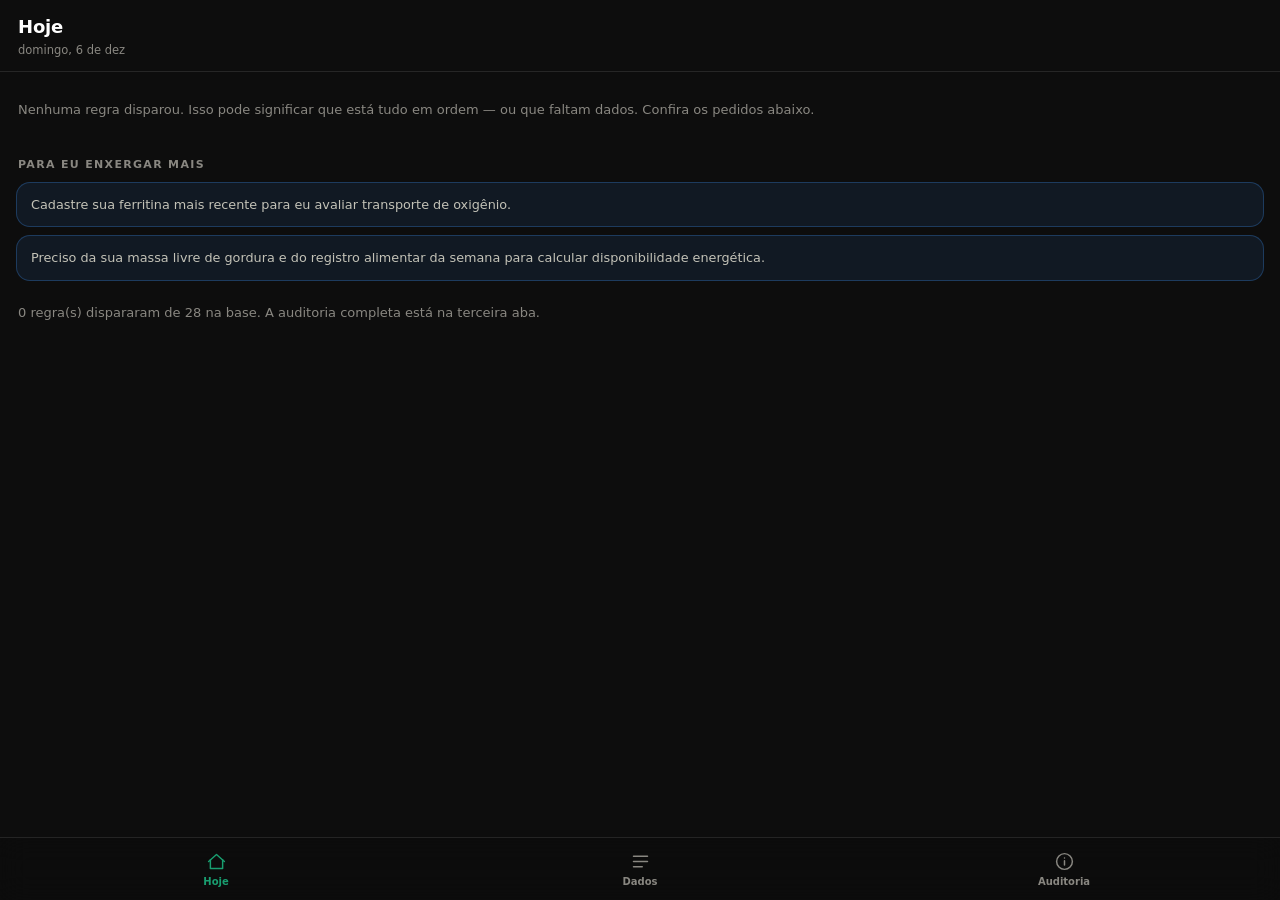
==== app/index.html @ 2cf6e443 "Estrutura inicial: PWA local-first + motor de regras App instalável (PWA) com camada de julgamento d" ====
<!DOCTYPE html>
<html lang="pt-BR">
<head>
<meta charset="utf-8">
<meta name="viewport" content="width=device-width, initial-scale=1, viewport-fit=cover">
<title>ATLETA</title>

<link rel="manifest" href="manifest.webmanifest">
<meta name="theme-color" content="#0d0d0d">
<meta name="description" content="Combustível, micronutrientes e eixo intestino-cérebro traduzidos em consequência de treino.">

<!-- iOS não lê tudo do manifest; precisa destas -->
<meta name="mobile-web-app-capable" content="yes">
<meta name="apple-mobile-web-app-capable" content="yes">
<meta name="apple-mobile-web-app-status-bar-style" content="black-translucent">
<meta name="apple-mobile-web-app-title" content="ATLETA">
<link rel="apple-touch-icon" href="icones/apple-touch-icon.png">
<link rel="icon" href="icones/favicon-32.png" sizes="32x32">

<style>
  :root{
    color-scheme:dark;
    --plane:#0d0d0d; --surface:#1a1a19; --surface-2:#222220; --surface-3:#2a2a27;
    --ink:#fff; --ink-2:#c3c2b7; --muted:#898781; --border:rgba(255,255,255,.10);
    --good:#0ca30c; --warning:#fab219; --serious:#ec835a; --critical:#d03b3b;
    --s1:#3987e5; --brand:#199e70;
    --font:system-ui,-apple-system,"Segoe UI",Roboto,sans-serif;
    --topo:env(safe-area-inset-top);
    --base:env(safe-area-inset-bottom);
  }
  *{box-sizing:border-box;-webkit-tap-highlight-color:transparent}
  html,body{margin:0;padding:0;height:100%;overscroll-behavior-y:none}
  body{
    background:var(--plane);color:var(--ink);font-family:var(--font);line-height:1.45;
    display:flex;flex-direction:column;
  }

  header{
    padding:calc(14px + var(--topo)) 18px 12px;flex:none;
    display:flex;align-items:flex-start;justify-content:space-between;gap:12px;
    border-bottom:1px solid var(--border);
  }
  header h1{margin:0;font-size:18px;font-weight:650;letter-spacing:-.01em}
  header .sub{color:var(--muted);font-size:11.5px;margin-top:2px}
  #instalar{
    display:none;flex:none;font-family:inherit;font-size:11.5px;font-weight:640;cursor:pointer;
    background:rgba(25,158,112,.14);border:1px solid rgba(25,158,112,.45);color:var(--brand);
    border-radius:999px;padding:7px 13px;
  }

  main{flex:1;overflow-y:auto;padding:14px 16px calc(84px + var(--base));-webkit-overflow-scrolling:touch}
  .aba{display:none} .aba.on{display:block}

  .sec{font-size:11px;letter-spacing:.12em;text-transform:uppercase;color:var(--muted);
       font-weight:650;margin:22px 2px 9px}
  .sec:first-child{margin-top:2px}

  .card{background:var(--surface);border:1px solid var(--border);border-radius:16px;padding:15px;
        margin-bottom:10px;border-left-width:3px;border-left-style:solid}
  .card.critico{border-left-color:var(--critical)}
  .card.serio{border-left-color:var(--serious)}
  .card.atencao{border-left-color:var(--warning)}
  .card.info{border-left-color:var(--s1)}
  .card.bom{border-left-color:var(--good)}
  .card h3{margin:0 0 10px;font-size:15px;font-weight:645;line-height:1.35}
  .fld{margin:0 0 10px;font-size:13px;color:var(--ink-2);line-height:1.6}
  .fld:last-of-type{margin-bottom:0}
  .fld em{font-style:normal;display:block;font-size:10px;letter-spacing:.09em;text-transform:uppercase;
          color:var(--muted);font-weight:650;margin-bottom:3px}
  .src{font-size:10.5px;color:var(--muted);margin-top:11px;padding-top:10px;
       border-top:1px solid var(--border);line-height:1.5}

  .liso{background:var(--surface);border:1px solid var(--border);border-radius:16px;padding:15px;margin-bottom:10px}
  .vazio{color:var(--muted);font-size:13px;line-height:1.6;padding:14px 2px}

  .pedido{background:rgba(57,135,229,.10);border:1px solid rgba(57,135,229,.30);border-radius:14px;
          padding:12px 14px;margin-bottom:8px;font-size:12.8px;color:var(--ink-2);line-height:1.55}
  .pedido b{color:var(--ink);font-weight:600}

  /* ---- formulário ---- */
  .grupo{background:var(--surface);border:1px solid var(--border);border-radius:16px;padding:6px 14px;margin-bottom:10px}
  .campo{display:flex;align-items:center;gap:10px;padding:11px 0;border-bottom:1px solid var(--border)}
  .campo:last-child{border-bottom:0}
  .campo .rot{flex:1;min-width:0;font-size:13px}
  .campo .rot small{display:block;color:var(--muted);font-size:10.5px;margin-top:1px}
  .campo input,.campo select{
    background:var(--surface-2);border:1px solid var(--border);color:var(--ink);
    border-radius:9px;padding:8px 9px;font-family:inherit;font-size:13px;
    width:92px;text-align:right;font-variant-numeric:tabular-nums;
  }
  .campo input[type=date]{width:132px;font-size:12px;text-align:left}
  .campo select{width:auto;min-width:112px;text-align:left}
  .campo input:focus,.campo select:focus{outline:none;border-color:rgba(25,158,112,.55)}
  .campo .dupla{display:flex;gap:6px;align-items:center}

  .btn{
    font-family:inherit;font-size:13px;font-weight:640;border-radius:12px;padding:12px 16px;cursor:pointer;
    background:var(--surface);border:1px solid var(--border);color:var(--ink-2);width:100%;margin-bottom:8px;
  }
  .btn:active{background:var(--surface-2)}
  .btn.brand{background:linear-gradient(150deg,#199e70,#12775a);border-color:rgba(25,158,112,.45);color:#fff}
  .btn.perigo{color:var(--critical);border-color:rgba(208,59,59,.35)}
  .linha2{display:grid;grid-template-columns:1fr 1fr;gap:8px}
  .linha2 .btn{margin-bottom:0}

  .aviso{border:1px dashed var(--border);border-radius:14px;padding:14px;font-size:12px;
         color:var(--muted);line-height:1.6}
  .aviso b{color:var(--ink-2)}

  .row{background:var(--surface);border:1px solid var(--border);border-radius:11px;padding:9px 12px;
       margin-bottom:6px;display:flex;gap:10px;align-items:baseline;font-size:12px}
  .row code{font-family:ui-monospace,Consolas,monospace;font-size:11px}
  .row .why{color:var(--muted);font-size:11px;margin-left:auto;text-align:right}

  nav{
    position:fixed;left:0;right:0;bottom:0;display:grid;grid-template-columns:repeat(3,1fr);
    background:rgba(13,13,13,.92);backdrop-filter:blur(14px);border-top:1px solid var(--border);
    padding:8px 4px calc(8px + var(--base));z-index:10;
  }
  nav button{
    background:none;border:0;color:var(--muted);font-family:inherit;cursor:pointer;
    display:flex;flex-direction:column;align-items:center;gap:4px;padding:5px 2px;
    font-size:10px;font-weight:650;
  }
  nav button svg{width:21px;height:21px;fill:none;stroke:currentColor;stroke-width:1.7;
                 stroke-linecap:round;stroke-linejoin:round}
  nav button.on{color:var(--brand)}

  .toast{
    position:fixed;left:50%;transform:translateX(-50%);bottom:calc(90px + var(--base));
    background:var(--surface-3);border:1px solid var(--border);border-radius:11px;
    padding:10px 15px;font-size:12.5px;color:var(--ink);z-index:20;
    opacity:0;pointer-events:none;transition:opacity .2s;box-shadow:0 8px 24px rgba(0,0,0,.5);
  }
  .toast.on{opacity:1}
</style>
</head>
<body>

<header>
  <div>
    <h1 id="titulo">Hoje</h1>
    <div class="sub" id="subtitulo">—</div>
  </div>
  <button id="instalar">Instalar</button>
</header>

<main>
  <section class="aba on" id="a-hoje"></section>
  <section class="aba" id="a-dados"></section>
  <section class="aba" id="a-sobre"></section>
</main>

<nav>
  <button class="on" data-aba="a-hoje" data-titulo="Hoje">
    <svg viewBox="0 0 24 24"><path d="M3 12l9-8 9 8"/><path d="M5 10v10h14V10"/></svg>Hoje
  </button>
  <button data-aba="a-dados" data-titulo="Meus dados">
    <svg viewBox="0 0 24 24"><path d="M4 6h16M4 12h16M4 18h10"/></svg>Dados
  </button>
  <button data-aba="a-sobre" data-titulo="Auditoria">
    <svg viewBox="0 0 24 24"><circle cx="12" cy="12" r="9"/><path d="M12 11v5M12 8h.01"/></svg>Auditoria
  </button>
</nav>

<div class="toast" id="toast"></div>

<script src="js/motor-regras.js"></script>
<script src="js/base-regras.js"></script>
<script src="js/armazenamento.js"></script>
<script src="js/app.js"></script>
</body>
</html>
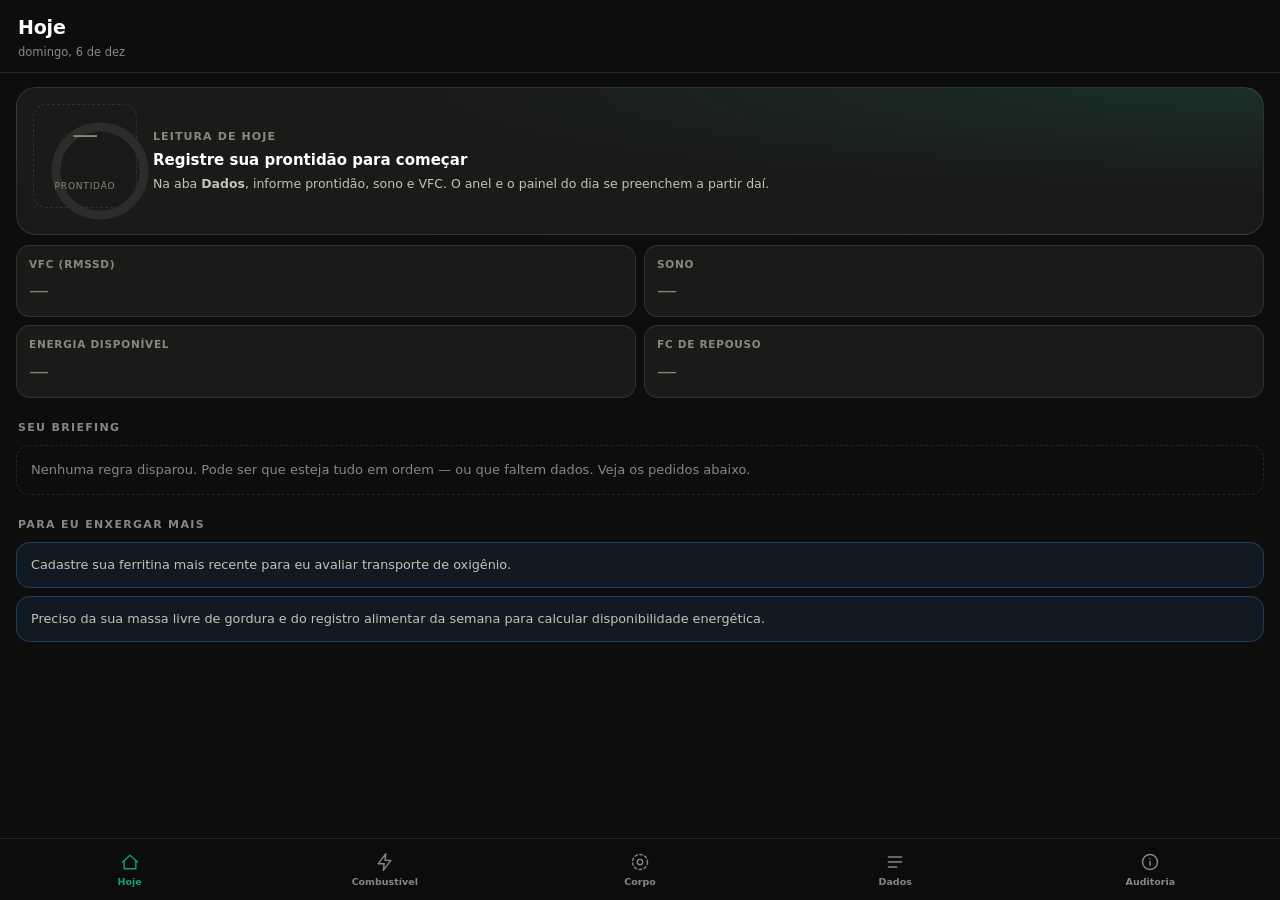
==== commit 50afc0b6: "Visual rico: anel de prontidão, KPIs, medidores e telas Combustível/Corpo Porta o sistema de design " ====
--- a/app/index.html
+++ b/app/index.html
@@ -9,7 +9,6 @@
 <meta name="theme-color" content="#0d0d0d">
 <meta name="description" content="Combustível, micronutrientes e eixo intestino-cérebro traduzidos em consequência de treino.">
 
-<!-- iOS não lê tudo do manifest; precisa destas -->
 <meta name="mobile-web-app-capable" content="yes">
 <meta name="apple-mobile-web-app-capable" content="yes">
 <meta name="apple-mobile-web-app-status-bar-style" content="black-translucent">
@@ -17,123 +16,7 @@
 <link rel="apple-touch-icon" href="icones/apple-touch-icon.png">
 <link rel="icon" href="icones/favicon-32.png" sizes="32x32">
 
-<style>
-  :root{
-    color-scheme:dark;
-    --plane:#0d0d0d; --surface:#1a1a19; --surface-2:#222220; --surface-3:#2a2a27;
-    --ink:#fff; --ink-2:#c3c2b7; --muted:#898781; --border:rgba(255,255,255,.10);
-    --good:#0ca30c; --warning:#fab219; --serious:#ec835a; --critical:#d03b3b;
-    --s1:#3987e5; --brand:#199e70;
-    --font:system-ui,-apple-system,"Segoe UI",Roboto,sans-serif;
-    --topo:env(safe-area-inset-top);
-    --base:env(safe-area-inset-bottom);
-  }
-  *{box-sizing:border-box;-webkit-tap-highlight-color:transparent}
-  html,body{margin:0;padding:0;height:100%;overscroll-behavior-y:none}
-  body{
-    background:var(--plane);color:var(--ink);font-family:var(--font);line-height:1.45;
-    display:flex;flex-direction:column;
-  }
-
-  header{
-    padding:calc(14px + var(--topo)) 18px 12px;flex:none;
-    display:flex;align-items:flex-start;justify-content:space-between;gap:12px;
-    border-bottom:1px solid var(--border);
-  }
-  header h1{margin:0;font-size:18px;font-weight:650;letter-spacing:-.01em}
-  header .sub{color:var(--muted);font-size:11.5px;margin-top:2px}
-  #instalar{
-    display:none;flex:none;font-family:inherit;font-size:11.5px;font-weight:640;cursor:pointer;
-    background:rgba(25,158,112,.14);border:1px solid rgba(25,158,112,.45);color:var(--brand);
-    border-radius:999px;padding:7px 13px;
-  }
-
-  main{flex:1;overflow-y:auto;padding:14px 16px calc(84px + var(--base));-webkit-overflow-scrolling:touch}
-  .aba{display:none} .aba.on{display:block}
-
-  .sec{font-size:11px;letter-spacing:.12em;text-transform:uppercase;color:var(--muted);
-       font-weight:650;margin:22px 2px 9px}
-  .sec:first-child{margin-top:2px}
-
-  .card{background:var(--surface);border:1px solid var(--border);border-radius:16px;padding:15px;
-        margin-bottom:10px;border-left-width:3px;border-left-style:solid}
-  .card.critico{border-left-color:var(--critical)}
-  .card.serio{border-left-color:var(--serious)}
-  .card.atencao{border-left-color:var(--warning)}
-  .card.info{border-left-color:var(--s1)}
-  .card.bom{border-left-color:var(--good)}
-  .card h3{margin:0 0 10px;font-size:15px;font-weight:645;line-height:1.35}
-  .fld{margin:0 0 10px;font-size:13px;color:var(--ink-2);line-height:1.6}
-  .fld:last-of-type{margin-bottom:0}
-  .fld em{font-style:normal;display:block;font-size:10px;letter-spacing:.09em;text-transform:uppercase;
-          color:var(--muted);font-weight:650;margin-bottom:3px}
-  .src{font-size:10.5px;color:var(--muted);margin-top:11px;padding-top:10px;
-       border-top:1px solid var(--border);line-height:1.5}
-
-  .liso{background:var(--surface);border:1px solid var(--border);border-radius:16px;padding:15px;margin-bottom:10px}
-  .vazio{color:var(--muted);font-size:13px;line-height:1.6;padding:14px 2px}
-
-  .pedido{background:rgba(57,135,229,.10);border:1px solid rgba(57,135,229,.30);border-radius:14px;
-          padding:12px 14px;margin-bottom:8px;font-size:12.8px;color:var(--ink-2);line-height:1.55}
-  .pedido b{color:var(--ink);font-weight:600}
-
-  /* ---- formulário ---- */
-  .grupo{background:var(--surface);border:1px solid var(--border);border-radius:16px;padding:6px 14px;margin-bottom:10px}
-  .campo{display:flex;align-items:center;gap:10px;padding:11px 0;border-bottom:1px solid var(--border)}
-  .campo:last-child{border-bottom:0}
-  .campo .rot{flex:1;min-width:0;font-size:13px}
-  .campo .rot small{display:block;color:var(--muted);font-size:10.5px;margin-top:1px}
-  .campo input,.campo select{
-    background:var(--surface-2);border:1px solid var(--border);color:var(--ink);
-    border-radius:9px;padding:8px 9px;font-family:inherit;font-size:13px;
-    width:92px;text-align:right;font-variant-numeric:tabular-nums;
-  }
-  .campo input[type=date]{width:132px;font-size:12px;text-align:left}
-  .campo select{width:auto;min-width:112px;text-align:left}
-  .campo input:focus,.campo select:focus{outline:none;border-color:rgba(25,158,112,.55)}
-  .campo .dupla{display:flex;gap:6px;align-items:center}
-
-  .btn{
-    font-family:inherit;font-size:13px;font-weight:640;border-radius:12px;padding:12px 16px;cursor:pointer;
-    background:var(--surface);border:1px solid var(--border);color:var(--ink-2);width:100%;margin-bottom:8px;
-  }
-  .btn:active{background:var(--surface-2)}
-  .btn.brand{background:linear-gradient(150deg,#199e70,#12775a);border-color:rgba(25,158,112,.45);color:#fff}
-  .btn.perigo{color:var(--critical);border-color:rgba(208,59,59,.35)}
-  .linha2{display:grid;grid-template-columns:1fr 1fr;gap:8px}
-  .linha2 .btn{margin-bottom:0}
-
-  .aviso{border:1px dashed var(--border);border-radius:14px;padding:14px;font-size:12px;
-         color:var(--muted);line-height:1.6}
-  .aviso b{color:var(--ink-2)}
-
-  .row{background:var(--surface);border:1px solid var(--border);border-radius:11px;padding:9px 12px;
-       margin-bottom:6px;display:flex;gap:10px;align-items:baseline;font-size:12px}
-  .row code{font-family:ui-monospace,Consolas,monospace;font-size:11px}
-  .row .why{color:var(--muted);font-size:11px;margin-left:auto;text-align:right}
-
-  nav{
-    position:fixed;left:0;right:0;bottom:0;display:grid;grid-template-columns:repeat(3,1fr);
-    background:rgba(13,13,13,.92);backdrop-filter:blur(14px);border-top:1px solid var(--border);
-    padding:8px 4px calc(8px + var(--base));z-index:10;
-  }
-  nav button{
-    background:none;border:0;color:var(--muted);font-family:inherit;cursor:pointer;
-    display:flex;flex-direction:column;align-items:center;gap:4px;padding:5px 2px;
-    font-size:10px;font-weight:650;
-  }
-  nav button svg{width:21px;height:21px;fill:none;stroke:currentColor;stroke-width:1.7;
-                 stroke-linecap:round;stroke-linejoin:round}
-  nav button.on{color:var(--brand)}
-
-  .toast{
-    position:fixed;left:50%;transform:translateX(-50%);bottom:calc(90px + var(--base));
-    background:var(--surface-3);border:1px solid var(--border);border-radius:11px;
-    padding:10px 15px;font-size:12.5px;color:var(--ink);z-index:20;
-    opacity:0;pointer-events:none;transition:opacity .2s;box-shadow:0 8px 24px rgba(0,0,0,.5);
-  }
-  .toast.on{opacity:1}
-</style>
+<link rel="stylesheet" href="css/estilo.css">
 </head>
 <body>
 
@@ -147,6 +30,8 @@
 
 <main>
   <section class="aba on" id="a-hoje"></section>
+  <section class="aba" id="a-fuel"></section>
+  <section class="aba" id="a-corpo"></section>
   <section class="aba" id="a-dados"></section>
   <section class="aba" id="a-sobre"></section>
 </main>
@@ -154,6 +39,12 @@
 <nav>
   <button class="on" data-aba="a-hoje" data-titulo="Hoje">
     <svg viewBox="0 0 24 24"><path d="M3 12l9-8 9 8"/><path d="M5 10v10h14V10"/></svg>Hoje
+  </button>
+  <button data-aba="a-fuel" data-titulo="Combustível">
+    <svg viewBox="0 0 24 24"><path d="M13 2L4 14h7l-1 8 9-12h-7z"/></svg>Combustível
+  </button>
+  <button data-aba="a-corpo" data-titulo="Corpo">
+    <svg viewBox="0 0 24 24"><circle cx="12" cy="12" r="3.2"/><circle cx="12" cy="12" r="9" stroke-dasharray="3 3"/></svg>Corpo
   </button>
   <button data-aba="a-dados" data-titulo="Meus dados">
     <svg viewBox="0 0 24 24"><path d="M4 6h16M4 12h16M4 18h10"/></svg>Dados
--- a/app/css/estilo.css
+++ b/app/css/estilo.css
@@ -0,0 +1,212 @@
+/* ============================================================================
+   ATLETA — sistema de design
+   Portado do mockup para o app real. Superfícies escuras, anel de prontidão,
+   tiles de KPI, cards com severidade, medidores com faixa-alvo.
+   ========================================================================== */
+
+:root{
+  color-scheme:dark;
+  --plane:#0d0d0d; --surface:#1a1a19; --surface-2:#222220; --surface-3:#2a2a27;
+  --ink:#fff; --ink-2:#c3c2b7; --muted:#898781; --border:rgba(255,255,255,.10);
+  --good:#0ca30c; --warning:#fab219; --serious:#ec835a; --critical:#d03b3b;
+  --s1:#3987e5; --s2:#d95926; --s3:#199e70; --brand:#199e70;
+  --grid:#2c2c2a; --axis:#383835;
+  --font:system-ui,-apple-system,"Segoe UI",Roboto,sans-serif;
+  --topo:env(safe-area-inset-top);
+  --base:env(safe-area-inset-bottom);
+}
+*{box-sizing:border-box;-webkit-tap-highlight-color:transparent}
+html,body{margin:0;padding:0;height:100%;overscroll-behavior-y:none}
+body{
+  background:var(--plane);color:var(--ink);font-family:var(--font);line-height:1.45;
+  -webkit-font-smoothing:antialiased;display:flex;flex-direction:column;
+}
+
+/* ---- cabeçalho ---- */
+header{
+  padding:calc(14px + var(--topo)) 18px 12px;flex:none;
+  display:flex;align-items:flex-start;justify-content:space-between;gap:12px;
+  border-bottom:1px solid var(--border);
+}
+header h1{margin:0;font-size:19px;font-weight:650;letter-spacing:-.01em}
+header .sub{color:var(--muted);font-size:11.5px;margin-top:2px}
+#instalar{
+  display:none;flex:none;font-family:inherit;font-size:11.5px;font-weight:640;cursor:pointer;
+  background:rgba(25,158,112,.14);border:1px solid rgba(25,158,112,.45);color:var(--brand);
+  border-radius:999px;padding:7px 13px;
+}
+
+main{flex:1;overflow-y:auto;padding:14px 16px calc(88px + var(--base));-webkit-overflow-scrolling:touch}
+.aba{display:none;animation:fade .22s ease}
+.aba.on{display:block}
+@keyframes fade{from{opacity:0;transform:translateY(4px)}to{opacity:1;transform:none}}
+
+/* ---- rótulos de seção ---- */
+.sec{font-size:11px;letter-spacing:.12em;text-transform:uppercase;color:var(--muted);
+     font-weight:650;margin:22px 2px 9px}
+.aba > .sec:first-child{margin-top:2px}
+
+/* ---- hero + anel ---- */
+.hero{
+  background:
+    radial-gradient(120% 120% at 100% 0%, rgba(25,158,112,.16), transparent 58%),
+    var(--surface);
+  border:1px solid var(--border);border-radius:20px;padding:16px;margin-bottom:10px;
+}
+.hero-row{display:flex;gap:16px;align-items:center}
+.hero-copy{min-width:0}
+.hero-copy .lab{font-size:11px;letter-spacing:.1em;text-transform:uppercase;color:var(--muted);font-weight:650}
+.hero-copy .big{font-size:15px;font-weight:640;margin-top:6px;line-height:1.3}
+.hero-copy .txt{font-size:12.5px;color:var(--ink-2);margin-top:5px}
+
+.ring{position:relative;flex:none;width:104px;height:104px}
+.ring svg{display:block}
+.ring .val{position:absolute;inset:0;display:grid;place-items:center;text-align:center;line-height:1}
+.ring .val b{font-size:26px;font-weight:660;letter-spacing:-.02em}
+.ring .val i{display:block;font-style:normal;font-size:9px;color:var(--muted);letter-spacing:.09em;margin-top:3px}
+.ring.vazio .val b{color:var(--muted);font-weight:500}
+
+/* ---- tiles de KPI ---- */
+.kpis{display:grid;grid-template-columns:repeat(2,1fr);gap:8px}
+.kpi{background:var(--surface);border:1px solid var(--border);border-radius:14px;padding:11px 12px}
+.kpi .l{font-size:10.5px;letter-spacing:.07em;text-transform:uppercase;color:var(--muted);font-weight:650}
+.kpi .v{font-size:20px;font-weight:640;letter-spacing:-.02em;margin-top:4px;font-variant-numeric:tabular-nums}
+.kpi .v small{font-size:11px;font-weight:500;color:var(--ink-2);margin-left:2px}
+.kpi .v.na{color:var(--muted);font-weight:500}
+.kpi .d{font-size:11px;margin-top:2px;color:var(--muted)}
+.kpi .d.up{color:var(--good)} .kpi .d.down{color:var(--serious)}
+
+/* ---- cards ---- */
+.card{background:var(--surface);border:1px solid var(--border);border-radius:16px;padding:15px;margin-bottom:10px}
+.card.sev{border-left-width:3px;border-left-style:solid}
+.card.critico{border-left-color:var(--critical)}
+.card.serio{border-left-color:var(--serious)}
+.card.atencao{border-left-color:var(--warning)}
+.card.info{border-left-color:var(--s1)}
+.card.bom{border-left-color:var(--good)}
+.card h3{margin:0 0 10px;font-size:15px;font-weight:645;line-height:1.35}
+.card-t{display:flex;align-items:center;justify-content:space-between;gap:8px;
+        font-size:11px;letter-spacing:.09em;text-transform:uppercase;color:var(--muted);
+        margin-bottom:10px;font-weight:650}
+.fld{margin:0 0 10px;font-size:13px;color:var(--ink-2);line-height:1.6}
+.fld:last-of-type{margin-bottom:0}
+.fld em{font-style:normal;display:block;font-size:10px;letter-spacing:.09em;text-transform:uppercase;
+        color:var(--muted);font-weight:650;margin-bottom:3px}
+.fld b{color:var(--ink);font-weight:600}
+.src{font-size:10.5px;color:var(--muted);margin-top:11px;padding-top:10px;
+     border-top:1px solid var(--border);line-height:1.5}
+
+/* ---- pílula de status ---- */
+.st{display:inline-flex;align-items:center;gap:5px;font-size:11px;font-weight:650;
+    padding:3px 9px;border-radius:999px;border:1px solid var(--border);white-space:nowrap}
+.st .ic{width:12px;height:12px;flex:none}
+.st.bom{color:var(--good)}       .st.bom .ic{fill:var(--good)}
+.st.atencao{color:var(--warning)}.st.atencao .ic{fill:var(--warning)}
+.st.serio{color:var(--serious)}  .st.serio .ic{fill:var(--serious)}
+.st.critico{color:var(--critical)}.st.critico .ic{fill:var(--critical)}
+
+/* ---- medidor com faixa-alvo ---- */
+.meter{height:7px;background:var(--surface-3);border-radius:4px;overflow:hidden;margin:10px 0 0;position:relative}
+.meter i{display:block;height:100%;border-radius:4px}
+.meter i.bom{background:var(--good)} .meter i.atencao{background:var(--warning)}
+.meter i.serio{background:var(--serious)} .meter i.critico{background:var(--critical)}
+.meter i.neutro{background:var(--s3)}
+.meter .ref{position:absolute;top:-3px;bottom:-3px;width:2px;background:var(--axis)}
+.mrange{display:flex;justify-content:space-between;font-size:10.5px;color:var(--muted);margin-top:5px;font-variant-numeric:tabular-nums}
+
+/* ---- micro card ---- */
+.micro{background:var(--surface);border:1px solid var(--border);border-radius:16px;padding:14px;margin-bottom:9px}
+.micro-top{display:flex;align-items:baseline;justify-content:space-between;gap:8px}
+.micro-top .nm{font-size:14px;font-weight:620}
+.micro-top .vl{font-size:15px;font-weight:660;font-variant-numeric:tabular-nums}
+.micro-top .vl small{font-size:11px;color:var(--muted);font-weight:500;margin-left:2px}
+
+/* ---- barra de macros ---- */
+.legend{display:flex;flex-wrap:wrap;gap:12px;margin-top:11px}
+.legend span{display:inline-flex;align-items:center;gap:6px;font-size:11.5px;color:var(--ink-2)}
+.legend i{width:9px;height:9px;border-radius:2px;display:block}
+.macrobar{display:flex;height:26px;border-radius:5px;overflow:hidden;gap:2px}
+.macrobar i{height:100%;display:block}
+
+/* ---- listas de plano ---- */
+ul.plan{margin:0;padding:0;list-style:none}
+ul.plan li{display:flex;gap:9px;font-size:12.8px;color:var(--ink-2);padding:8px 0;
+           border-bottom:1px solid var(--border);line-height:1.55}
+ul.plan li:last-child{border-bottom:0;padding-bottom:0}
+ul.plan li .t{color:var(--ink);font-weight:600;font-variant-numeric:tabular-nums;flex:none;width:82px}
+ul.plan li b{color:var(--ink);font-weight:600}
+
+/* ---- chips ---- */
+.chips{display:flex;flex-wrap:wrap;gap:6px;margin-top:11px}
+.chip{font-size:11.5px;color:var(--ink-2);background:var(--surface-2);
+      border:1px solid var(--border);border-radius:999px;padding:5px 10px}
+
+/* ---- tabela ---- */
+table.tbl{width:100%;border-collapse:collapse;font-size:12.5px;font-variant-numeric:tabular-nums}
+table.tbl th{text-align:left;color:var(--muted);font-weight:650;font-size:10.5px;letter-spacing:.06em;text-transform:uppercase;padding:0 0 7px}
+table.tbl td{padding:7px 0;border-top:1px solid var(--border);color:var(--ink-2)}
+table.tbl td:last-child,table.tbl th:last-child{text-align:right}
+table.tbl td b{color:var(--ink);font-weight:600}
+
+/* ---- estados auxiliares ---- */
+.vazio{color:var(--muted);font-size:13px;line-height:1.6;padding:14px;
+       border:1px dashed var(--border);border-radius:14px;margin-bottom:10px}
+.vazio b{color:var(--ink-2)}
+.pedido{background:rgba(57,135,229,.10);border:1px solid rgba(57,135,229,.30);border-radius:14px;
+        padding:12px 14px;margin-bottom:8px;font-size:12.8px;color:var(--ink-2);line-height:1.55}
+.pedido b{color:var(--ink);font-weight:600}
+.note{font-size:11.5px;color:var(--muted);line-height:1.55;margin-top:9px}
+.aviso{border:1px dashed var(--border);border-radius:14px;padding:14px;font-size:12px;color:var(--muted);line-height:1.6}
+.aviso b{color:var(--ink-2)}
+
+/* ---- formulário ---- */
+.grupo{background:var(--surface);border:1px solid var(--border);border-radius:16px;padding:6px 14px;margin-bottom:10px}
+.campo{display:flex;align-items:center;gap:10px;padding:11px 0;border-bottom:1px solid var(--border)}
+.campo:last-child{border-bottom:0}
+.campo .rot{flex:1;min-width:0;font-size:13px}
+.campo .rot small{display:block;color:var(--muted);font-size:10.5px;margin-top:1px}
+.campo input,.campo select{
+  background:var(--surface-2);border:1px solid var(--border);color:var(--ink);
+  border-radius:9px;padding:8px 9px;font-family:inherit;font-size:13px;
+  width:92px;text-align:right;font-variant-numeric:tabular-nums;
+}
+.campo input[type=date]{width:136px;font-size:12px;text-align:left}
+.campo select{width:auto;min-width:116px;text-align:left}
+.campo input:focus,.campo select:focus{outline:none;border-color:rgba(25,158,112,.55)}
+.campo .dupla{display:flex;gap:6px;align-items:center}
+
+.btn{font-family:inherit;font-size:13px;font-weight:640;border-radius:12px;padding:12px 16px;cursor:pointer;
+     background:var(--surface);border:1px solid var(--border);color:var(--ink-2);width:100%;margin-bottom:8px}
+.btn:active{background:var(--surface-2)}
+.btn.perigo{color:var(--critical);border-color:rgba(208,59,59,.35)}
+.linha2{display:grid;grid-template-columns:1fr 1fr;gap:8px}
+.linha2 .btn{margin-bottom:0}
+
+.row{background:var(--surface);border:1px solid var(--border);border-radius:11px;padding:9px 12px;
+     margin-bottom:6px;display:flex;gap:10px;align-items:baseline;font-size:12px}
+.row code{font-family:ui-monospace,Consolas,monospace;font-size:11px}
+.row .why{color:var(--muted);font-size:11px;margin-left:auto;text-align:right}
+
+/* ---- navegação ---- */
+nav{
+  position:fixed;left:0;right:0;bottom:0;display:grid;grid-template-columns:repeat(5,1fr);
+  background:rgba(13,13,13,.92);backdrop-filter:blur(14px);border-top:1px solid var(--border);
+  padding:8px 2px calc(8px + var(--base));z-index:10;
+}
+nav button{
+  background:none;border:0;color:var(--muted);font-family:inherit;cursor:pointer;
+  display:flex;flex-direction:column;align-items:center;gap:4px;padding:5px 1px;
+  font-size:9.5px;font-weight:650;
+}
+nav button svg{width:20px;height:20px;fill:none;stroke:currentColor;stroke-width:1.7;
+               stroke-linecap:round;stroke-linejoin:round}
+nav button.on{color:var(--brand)}
+
+/* ---- toast ---- */
+.toast{
+  position:fixed;left:50%;transform:translateX(-50%);bottom:calc(94px + var(--base));
+  background:var(--surface-3);border:1px solid var(--border);border-radius:11px;
+  padding:10px 15px;font-size:12.5px;color:var(--ink);z-index:20;
+  opacity:0;pointer-events:none;transition:opacity .2s;box-shadow:0 8px 24px rgba(0,0,0,.5);
+}
+.toast.on{opacity:1}
